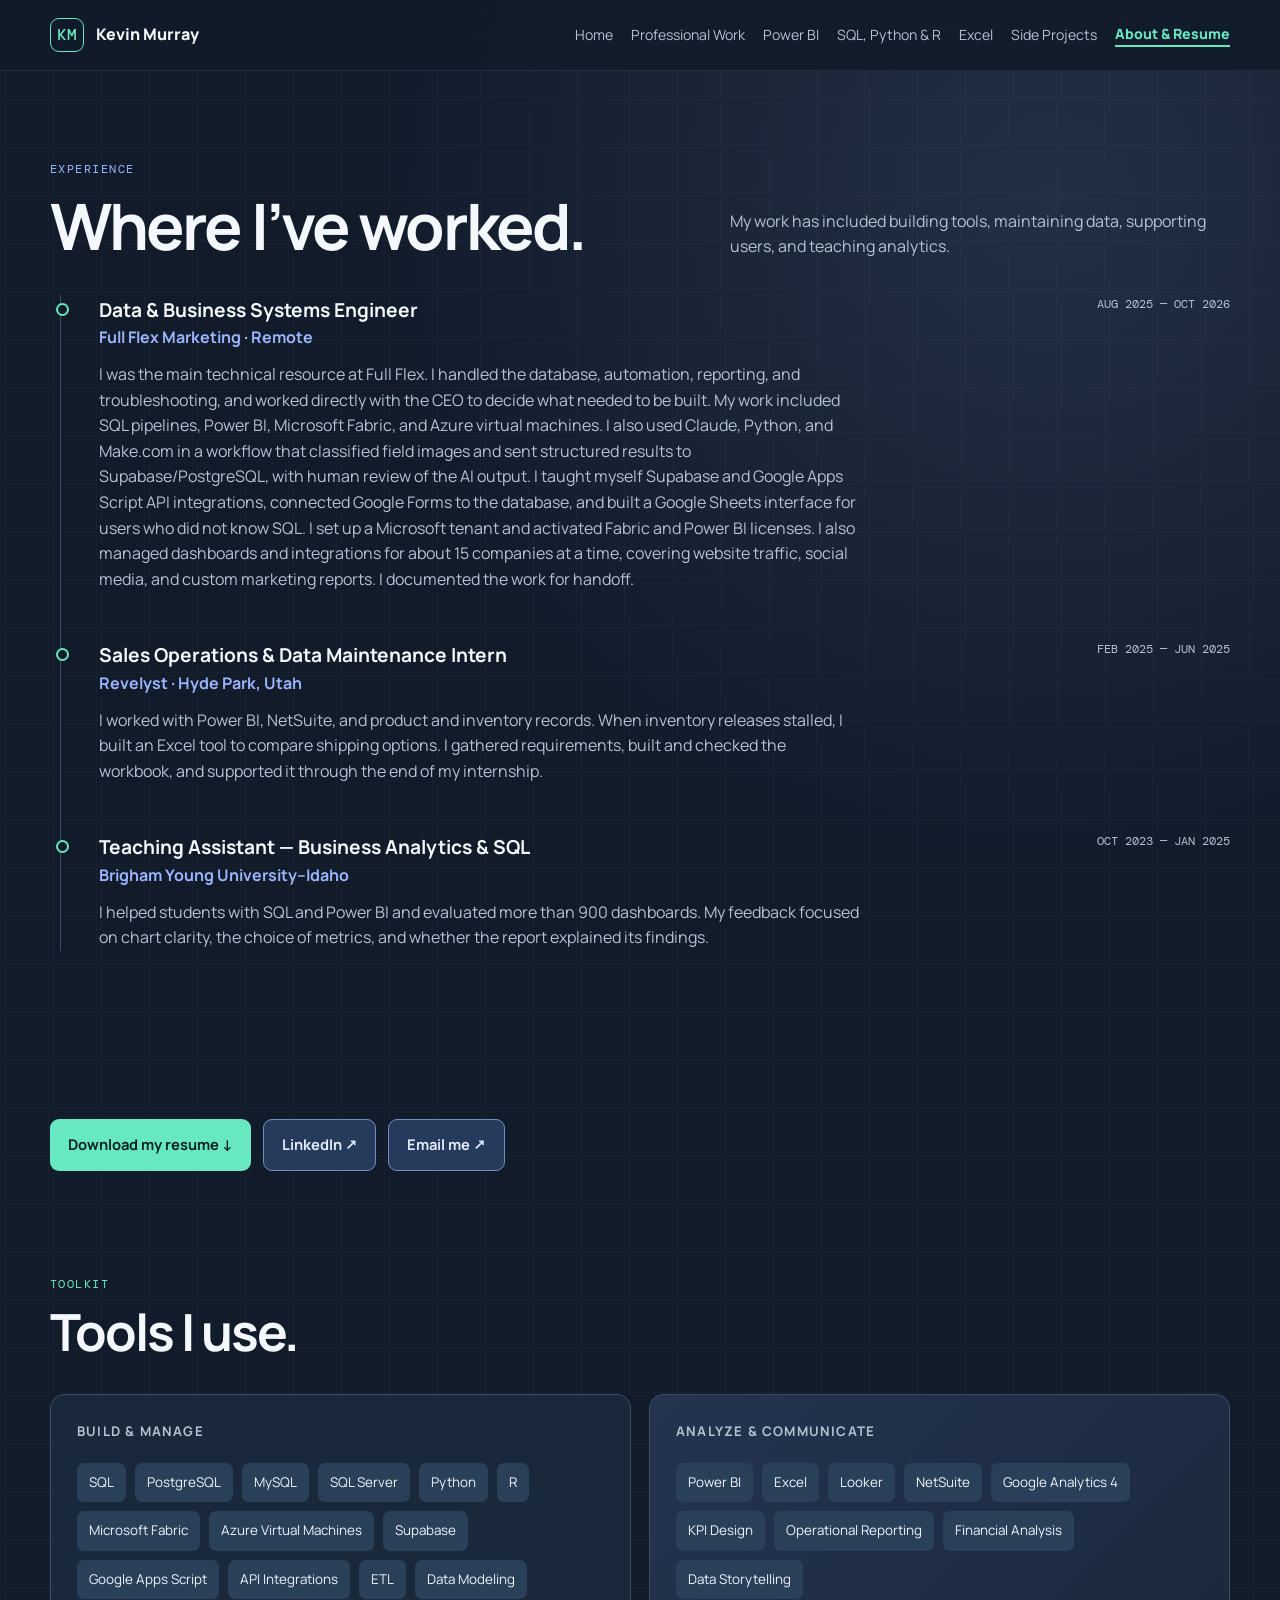
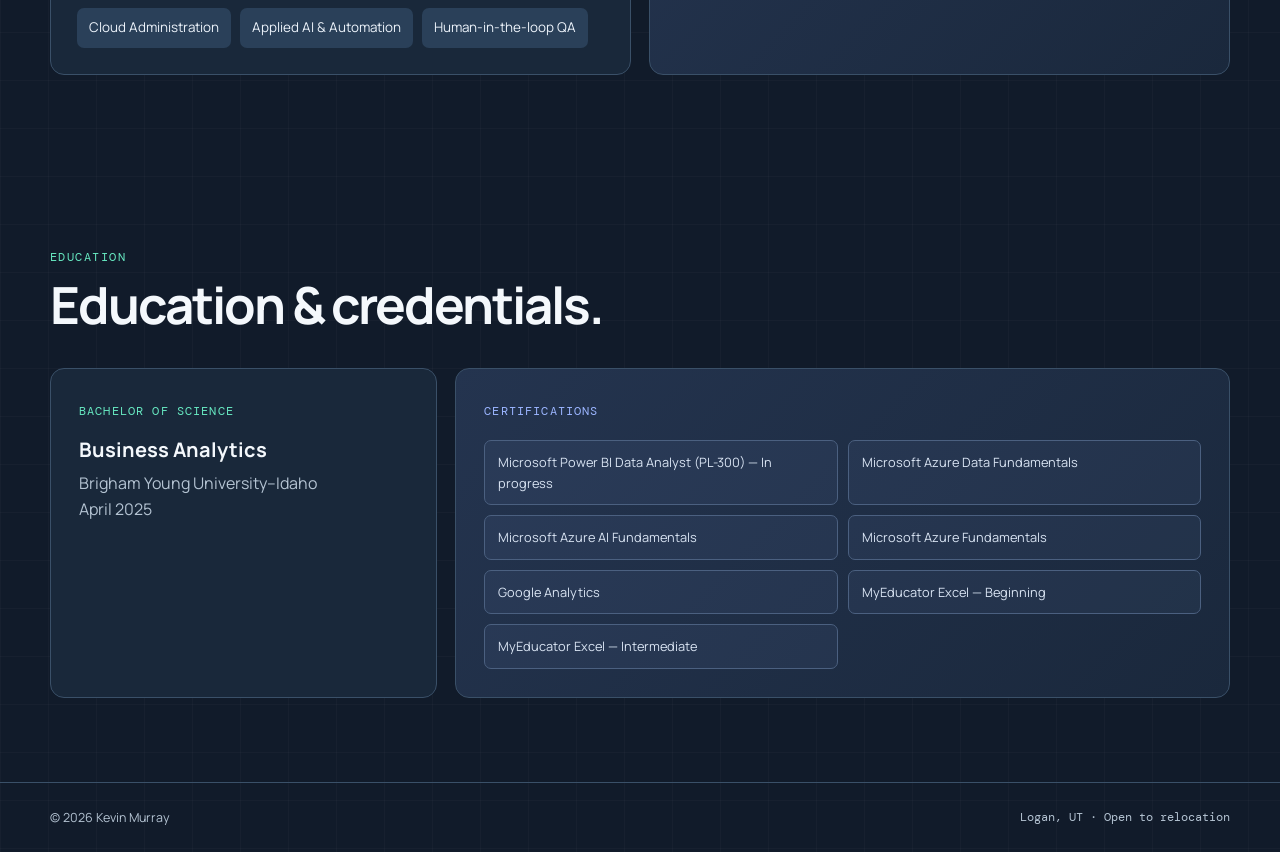
==== about.html @ 43921a5a "Split portfolio into focused pages and expand Full Flex experience" ====
<!doctype html>
<html lang="en">
<head>
  <meta charset="utf-8">
  <meta name="viewport" content="width=device-width, initial-scale=1">
  <meta name="description" content="Kevin Murray — Data & Business Systems Engineer specializing in analytics, BI, automation, and reliable data systems.">
  <meta name="theme-color" content="#111b2a">
  <title>About & Resume | Kevin Murray</title>
  <link rel="preconnect" href="https://fonts.googleapis.com">
  <link rel="preconnect" href="https://fonts.gstatic.com" crossorigin>
  <link href="https://fonts.googleapis.com/css2?family=DM+Mono:wght@400;500&family=Manrope:wght@400;500;600;700;800&display=swap" rel="stylesheet">
  <link rel="icon" type="image/svg+xml" href="data:image/svg+xml,%3Csvg xmlns='http://www.w3.org/2000/svg' viewBox='0 0 64 64'%3E%3Crect width='64' height='64' rx='14' fill='%23071018'/%3E%3Cpath d='M17 15v34M18 33l25-18M18 33l27 16' fill='none' stroke='%234de1c1' stroke-width='7' stroke-linecap='round'/%3E%3C/svg%3E">
  <link rel="stylesheet" href="portfolio.css">
</head>
<body>
<a class="skip-link" href="#main">Skip to content</a><header class="topbar"><nav class="wrap" aria-label="Main navigation"><a class="brand" href="index.html"><span class="mark">KM</span><span>Kevin Murray</span></a><div class="navlinks"><a href="index.html">Home</a><a href="work.html">Professional Work</a><a href="power-bi.html">Power BI</a><a href="analysis.html">SQL, Python & R</a><a href="excel.html">Excel</a><a href="side-projects.html">Side Projects</a><a href="about.html" aria-current="page">About & Resume</a></div></nav></header><main id="main"><section id="experience" class="wrap"><div class="section-top"><div><span class="section-no mono">EXPERIENCE</span><h1 class="page-title">Where I’ve worked.</h1></div><p>My work has included building tools, maintaining data, supporting users, and teaching analytics.</p></div><div class="timeline">
      <article class="role"><div class="role-meta"><div><h3>Data & Business Systems Engineer</h3><div class="company">Full Flex Marketing · Remote</div></div><span class="date">AUG 2025 — OCT 2026</span></div><p>I was the main technical resource at Full Flex. I handled the database, automation, reporting, and troubleshooting, and worked directly with the CEO to decide what needed to be built. My work included SQL pipelines, Power BI, Microsoft Fabric, and Azure virtual machines. I also used Claude, Python, and Make.com in a workflow that classified field images and sent structured results to Supabase/PostgreSQL, with human review of the AI output. I taught myself Supabase and Google Apps Script API integrations, connected Google Forms to the database, and built a Google Sheets interface for users who did not know SQL. I set up a Microsoft tenant and activated Fabric and Power BI licenses. I also managed dashboards and integrations for about 15 companies at a time, covering website traffic, social media, and custom marketing reports. I documented the work for handoff.</p></article>
      <article class="role"><div class="role-meta"><div><h3>Sales Operations & Data Maintenance Intern</h3><div class="company">Revelyst · Hyde Park, Utah</div></div><span class="date">FEB 2025 — JUN 2025</span></div><p>I worked with Power BI, NetSuite, and product and inventory records. When inventory releases stalled, I built an Excel tool to compare shipping options. I gathered requirements, built and checked the workbook, and supported it through the end of my internship.</p></article>
      <article class="role"><div class="role-meta"><div><h3>Teaching Assistant — Business Analytics & SQL</h3><div class="company">Brigham Young University–Idaho</div></div><span class="date">OCT 2023 — JAN 2025</span></div><p>I helped students with SQL and Power BI and evaluated more than 900 dashboards. My feedback focused on chart clarity, the choice of metrics, and whether the report explained its findings.</p></article>
    </div></section><section class="wrap page-intro"><div class="actions"><a class="btn primary" href="kevin-murray-resume.docx" download>Download my resume ↓</a><a class="btn secondary" href="https://www.linkedin.com/in/kevinsmurray1" target="_blank" rel="noreferrer">LinkedIn ↗</a><a class="btn secondary" href="mailto:kevinmurray649@gmail.com">Email me ↗</a></div></section><section id="skills" class="wrap"><div class="section-top"><div><span class="section-no mono">TOOLKIT</span><h2>Tools I use.</h2></div></div><div class="skills-grid"><div class="skill-panel"><h3>Build & manage</h3><div class="skill-list"><span class="skill">SQL</span><span class="skill">PostgreSQL</span><span class="skill">MySQL</span><span class="skill">SQL Server</span><span class="skill">Python</span><span class="skill">R</span><span class="skill">Microsoft Fabric</span><span class="skill">Azure Virtual Machines</span><span class="skill">Supabase</span><span class="skill">Google Apps Script</span><span class="skill">API Integrations</span><span class="skill">ETL</span><span class="skill">Data Modeling</span><span class="skill">Cloud Administration</span><span class="skill">Applied AI & Automation</span><span class="skill">Human-in-the-loop QA</span></div></div><div class="skill-panel"><h3>Analyze & communicate</h3><div class="skill-list"><span class="skill">Power BI</span><span class="skill">Excel</span><span class="skill">Looker</span><span class="skill">NetSuite</span><span class="skill">Google Analytics 4</span><span class="skill">KPI Design</span><span class="skill">Operational Reporting</span><span class="skill">Financial Analysis</span><span class="skill">Data Storytelling</span></div></div></div></section><section class="wrap"><div class="section-top"><div><span class="section-no mono">EDUCATION</span><h2>Education & credentials.</h2></div></div><div class="education"><div class="edu-main"><span class="tag mono">Bachelor of Science</span><strong>Business Analytics</strong><p>Brigham Young University–Idaho<br>April 2025</p></div><div class="certs"><span class="tag mono">Certifications</span><div class="cert-list"><div class="cert">Microsoft Power BI Data Analyst (PL-300) — In progress</div><div class="cert">Microsoft Azure Data Fundamentals</div><div class="cert">Microsoft Azure AI Fundamentals</div><div class="cert">Microsoft Azure Fundamentals</div><div class="cert">Google Analytics</div><div class="cert">MyEducator Excel — Beginning</div><div class="cert">MyEducator Excel — Intermediate</div></div></div></div></section></main><footer class="footer"><div class="wrap"><span>© <span id="year"></span> Kevin Murray</span><span class="mono">Logan, UT · Open to relocation</span></div></footer><script src="portfolio.js"></script></body></html>
---- portfolio.css ----
:root{--bg:#111b2a;--panel:#19283a;--panel2:#213449;--line:#3a5068;--text:#f4f8fc;--muted:#b4c3d2;--mint:#67e8c1;--blue:#9bb5ff;--amber:#ffd18a;--max:1180px}
    *{box-sizing:border-box}html{scroll-behavior:smooth}body{margin:0;background:var(--bg);color:var(--text);font-family:Manrope,system-ui,sans-serif;font-size:16px;line-height:1.6;background-image:radial-gradient(circle at 82% 8%,rgba(77,225,193,.09),transparent 26%),linear-gradient(rgba(255,255,255,.018) 1px,transparent 1px),linear-gradient(90deg,rgba(255,255,255,.018) 1px,transparent 1px);background-size:auto,48px 48px,48px 48px}
    a{color:inherit}.wrap{width:min(var(--max),calc(100% - 40px));margin:auto}.mono{font-family:'DM Mono',monospace}.topbar{position:sticky;top:0;z-index:20;background:rgba(17,27,42,.9);border-bottom:1px solid rgba(145,164,173,.15);backdrop-filter:blur(16px)}nav{height:70px;display:flex;align-items:center;justify-content:space-between}.brand{display:flex;gap:12px;align-items:center;text-decoration:none;font-weight:800}.mark{width:34px;height:34px;border:1px solid var(--mint);display:grid;place-items:center;border-radius:9px;color:var(--mint);font-family:'DM Mono';font-weight:500}.navlinks{display:flex;gap:26px;align-items:center}.navlinks a{font-size:.88rem;color:var(--muted);text-decoration:none}.navlinks a:hover{color:var(--text)}.contact{border:1px solid var(--line);padding:9px 15px;border-radius:8px!important;color:var(--text)!important}
    .hero{min-height:640px;display:grid;grid-template-columns:1.2fr .8fr;gap:70px;align-items:center;padding:90px 0 72px}.eyebrow{display:flex;align-items:center;gap:10px;color:var(--mint);font-size:.8rem;letter-spacing:.13em;text-transform:uppercase}.pulse{width:8px;height:8px;border-radius:50%;background:var(--mint);box-shadow:0 0 0 5px rgba(77,225,193,.1)}h1{font-size:clamp(3.2rem,7.5vw,6.7rem);line-height:.92;letter-spacing:-.065em;margin:26px 0 28px;max-width:800px}.outline{color:transparent;-webkit-text-stroke:1px #9fb3ba}.lede{font-size:1.15rem;max-width:670px;color:#c7d4e2;margin:0 0 34px}.actions{display:flex;gap:12px;flex-wrap:wrap}.btn{display:inline-flex;align-items:center;gap:10px;text-decoration:none;padding:13px 18px;border-radius:9px;font-weight:700;font-size:.92rem}.primary{background:var(--mint);color:#05221d}.secondary{border:1px solid var(--line);background:rgba(12,23,33,.7)}.btn:hover{transform:translateY(-2px)}
    .terminal{border:1px solid var(--line);background:linear-gradient(145deg,rgba(16,31,43,.96),rgba(8,18,26,.96));border-radius:16px;box-shadow:0 30px 80px rgba(0,0,0,.35);overflow:hidden}.terminal-head{height:46px;border-bottom:1px solid var(--line);display:flex;align-items:center;padding:0 16px;gap:7px}.dot{width:9px;height:9px;border-radius:50%;background:#314653}.terminal-body{padding:24px;font-size:.79rem;color:#8ca1aa;line-height:1.9}.key{color:var(--blue)}.value{color:var(--mint)}.comment{color:#526b77}.chart{height:96px;display:flex;align-items:end;gap:7px;padding-top:18px}.bar{flex:1;background:linear-gradient(var(--mint),#187b70);border-radius:3px 3px 0 0;opacity:.8}.status{margin-top:20px;border-top:1px dashed var(--line);padding-top:17px;display:flex;justify-content:space-between;color:#c3d0d5}
    .portrait-card{position:relative;border:1px solid var(--line);border-radius:18px;overflow:hidden;background:var(--panel);box-shadow:0 30px 80px rgba(0,0,0,.38);max-width:460px;justify-self:end}.portrait-card img{width:100%;aspect-ratio:4/5;display:block;object-fit:cover;object-position:center 30%}.portrait-card:after{content:'';position:absolute;inset:auto 0 0;height:38%;background:linear-gradient(transparent,rgba(7,16,24,.92));pointer-events:none}.portrait-meta{position:absolute;z-index:2;left:24px;right:24px;bottom:21px;display:flex;justify-content:space-between;gap:16px;align-items:end}.portrait-meta strong{display:block;font-size:1rem}.portrait-meta span{font-size:.72rem;color:#b6c7cd}.portrait-meta .available{color:var(--mint);font-family:'DM Mono';font-size:.66rem;white-space:nowrap}
    section{padding:84px 0}.section-top{display:flex;align-items:end;justify-content:space-between;gap:30px;margin-bottom:35px}.section-no{color:var(--mint);font-size:.76rem;letter-spacing:.12em}.section-top h2{font-size:clamp(2rem,4vw,3.2rem);letter-spacing:-.04em;line-height:1.1;margin:8px 0 0}.section-top p{color:var(--muted);max-width:500px;margin:0}.metrics{display:grid;grid-template-columns:repeat(4,1fr);border:1px solid var(--line);border-radius:14px;overflow:hidden;background:var(--panel)}.metric{padding:28px;border-right:1px solid var(--line)}.metric:last-child{border:0}.metric strong{display:block;font-size:1.8rem;letter-spacing:-.04em;color:var(--mint)}.metric span{color:var(--muted);font-size:.78rem}
    .projects{display:grid;grid-template-columns:repeat(2,1fr);gap:18px}.card{background:linear-gradient(145deg,var(--panel2),var(--panel));border:1px solid var(--line);border-radius:14px;padding:30px;position:relative;overflow:hidden}.card:before{content:'';position:absolute;inset:0 0 auto;height:2px;background:linear-gradient(90deg,var(--mint),transparent);opacity:.6}.tag{font-size:.72rem;letter-spacing:.1em;color:var(--mint);text-transform:uppercase}.card h3{font-size:1.35rem;margin:15px 0 10px;letter-spacing:-.025em}.card p{color:var(--muted);margin:0 0 24px}.chips{display:flex;gap:8px;flex-wrap:wrap}.chip{font-family:'DM Mono';font-size:.68rem;padding:6px 9px;border:1px solid var(--line);border-radius:5px;color:#aebfc6;background:rgba(7,16,24,.6)}
    .academic-grid{display:grid;grid-template-columns:repeat(3,1fr);gap:18px}.academic-card{display:flex;flex-direction:column;min-height:330px}.academic-card p{flex:1}.project-link{display:inline-flex;align-items:center;gap:7px;margin-top:24px;color:var(--mint);font-family:'DM Mono';font-size:.75rem;text-decoration:none}.project-link:hover{text-decoration:underline}.repo-callout{margin-top:18px;padding:24px 28px;border:1px solid var(--line);border-radius:12px;background:rgba(12,23,33,.82);display:flex;align-items:center;justify-content:space-between;gap:24px}.repo-callout strong{display:block;margin-bottom:4px}.repo-callout span{color:var(--muted);font-size:.86rem}
    .case-study{border:1px solid var(--line);border-radius:18px;overflow:hidden;background:var(--panel);margin-top:22px}.case-copy{display:grid;grid-template-columns:.8fr 1.2fr;gap:55px;padding:38px}.case-copy h3{font-size:clamp(1.7rem,3vw,2.5rem);line-height:1.1;letter-spacing:-.04em;margin:12px 0}.case-copy p{color:var(--muted);margin:0}.case-facts{display:grid;grid-template-columns:repeat(2,1fr);gap:24px}.case-facts strong{display:block;color:var(--text);font-size:.85rem;margin-bottom:5px}.case-facts span{display:block;color:var(--muted);font-size:.82rem}.gallery{display:grid;grid-template-columns:1fr 1fr;gap:1px;background:var(--line)}.gallery a{display:block;background:#eef3f6;overflow:hidden}.gallery img{display:block;width:100%;height:100%;object-fit:cover;transition:transform .25s ease}.gallery a:hover img{transform:scale(1.015)}.disclosure{padding:14px 22px;border-top:1px solid var(--line);font-size:.72rem;color:var(--muted);font-family:'DM Mono'}
    .strategy-case{background:linear-gradient(135deg,#10212d,#0b171f)}.strategy-banner{display:grid;grid-template-columns:repeat(4,1fr);gap:1px;background:var(--line);border-top:1px solid var(--line);border-bottom:1px solid var(--line)}.strategy-point{padding:24px;background:#0b171f}.strategy-point small{display:block;color:var(--mint);font-family:'DM Mono';font-size:.65rem;margin-bottom:7px}.strategy-point strong{font-size:.86rem}.supporting-case{display:grid;grid-template-columns:1.15fr .85fr}.supporting-visual{background:#eef3f6;border-right:1px solid var(--line);display:flex;align-items:center}.supporting-visual img{display:block;width:100%;height:100%;object-fit:cover}.supporting-copy{padding:36px}.supporting-copy h3{font-size:1.8rem;line-height:1.1;letter-spacing:-.035em;margin:12px 0}.supporting-copy p{color:var(--muted);margin:0 0 22px}.supporting-copy ul{padding-left:18px;color:#b7c6cb;margin:0 0 24px}.supporting-copy li{margin:7px 0;font-size:.85rem}
    .case-detail{padding:38px;border-top:1px solid var(--line)}.case-detail h4{font-size:1.2rem;margin:0 0 20px;letter-spacing:-.02em}.architecture{display:grid;grid-template-columns:repeat(5,1fr);gap:8px;margin-bottom:34px}.arch-step{position:relative;padding:18px 14px;border:1px solid var(--line);border-radius:9px;background:#0a141d}.arch-step:not(:last-child):after{content:'→';position:absolute;right:-9px;top:50%;transform:translateY(-50%);z-index:2;color:var(--mint);font-family:'DM Mono'}.arch-step small{display:block;color:var(--mint);font-family:'DM Mono';font-size:.62rem;margin-bottom:6px}.arch-step strong{font-size:.77rem;line-height:1.35;display:block}.workstreams{display:grid;grid-template-columns:repeat(3,1fr);gap:12px}.workstream{padding:20px;border:1px solid var(--line);border-radius:10px;background:linear-gradient(145deg,#0f1d28,#0a151e)}.workstream strong{display:block;font-size:.84rem;margin-bottom:8px}.workstream p{font-size:.78rem;color:var(--muted);margin:0}.judgment{margin-top:28px;padding:22px 24px;border-left:3px solid var(--amber);background:#111d24;border-radius:0 9px 9px 0}.judgment strong{display:block;color:var(--amber);font-size:.82rem;margin-bottom:6px}.judgment p{font-size:.84rem;color:#b5c4ca;margin:0}
    .timeline{border-left:1px solid var(--line);margin-left:10px}.role{position:relative;padding:0 0 48px 38px}.role:last-child{padding-bottom:0}.role:before{content:'';position:absolute;left:-5px;top:8px;width:9px;height:9px;background:var(--bg);border:2px solid var(--mint);border-radius:50%}.role-meta{display:flex;justify-content:space-between;gap:20px}.role h3{margin:0;font-size:1.2rem}.role .company{color:var(--blue);font-weight:700}.date{font-family:'DM Mono';color:var(--muted);font-size:.76rem;white-space:nowrap}.role p{color:var(--muted);max-width:760px;margin:11px 0 0}
    .skills-grid{display:grid;grid-template-columns:1fr 1fr;gap:18px}.skill-panel{border:1px solid var(--line);border-radius:14px;padding:26px;background:var(--panel)}.skill-panel h3{font-size:.83rem;text-transform:uppercase;letter-spacing:.09em;color:var(--muted);margin:0 0 20px}.skill-list{display:flex;flex-wrap:wrap;gap:9px}.skill{padding:9px 12px;background:#132633;border-radius:7px;color:#d6e3e7;font-size:.84rem}
    .education{display:grid;grid-template-columns:1fr 2fr;gap:18px}.edu-main,.certs{border:1px solid var(--line);border-radius:14px;padding:28px;background:var(--panel)}.edu-main strong{font-size:1.25rem;display:block;margin:12px 0 5px}.edu-main p,.certs p{color:var(--muted);margin:0}.cert-list{display:grid;grid-template-columns:1fr 1fr;gap:10px;margin-top:18px}.cert{border:1px solid var(--line);padding:11px 13px;border-radius:7px;font-size:.8rem;color:#c4d2d6}
    .cta{margin:80px auto 100px;padding:55px;border:1px solid var(--line);border-radius:18px;background:linear-gradient(110deg,#0d2230,#0b191f);display:flex;align-items:center;justify-content:space-between;gap:30px}.cta h2{font-size:clamp(2rem,4vw,3.4rem);line-height:1;margin:0 0 14px;letter-spacing:-.045em}.cta p{color:var(--muted);margin:0}.footer{border-top:1px solid var(--line);padding:25px 0;color:var(--muted);font-size:.78rem}.footer .wrap{display:flex;justify-content:space-between;gap:20px}
    @media(max-width:1000px){.academic-grid{grid-template-columns:repeat(2,1fr)}}
    @media(max-width:850px){.navlinks a:not(.contact){display:none}.hero{grid-template-columns:1fr;gap:45px;padding-top:65px}.terminal{max-width:570px}.metrics{grid-template-columns:1fr 1fr}.metric:nth-child(2){border-right:0}.metric:nth-child(-n+2){border-bottom:1px solid var(--line)}.projects,.academic-grid,.skills-grid,.education,.case-copy,.gallery,.supporting-case{grid-template-columns:1fr}.strategy-banner{grid-template-columns:1fr 1fr}.supporting-visual{border-right:0;border-bottom:1px solid var(--line)}.architecture{grid-template-columns:1fr 1fr}.arch-step:after{display:none}.workstreams{grid-template-columns:1fr 1fr}.cta,.repo-callout{align-items:flex-start;flex-direction:column}}
    @media(max-width:540px){.wrap{width:min(var(--max),calc(100% - 26px))}.hero{min-height:0}h1{font-size:3.25rem}.metrics{grid-template-columns:1fr}.metric{border-right:0;border-bottom:1px solid var(--line)!important}.metric:last-child{border-bottom:0!important}.section-top{align-items:flex-start;flex-direction:column}.card{padding:23px}.role-meta{flex-direction:column;gap:5px}.case-copy,.case-detail{padding:25px 20px}.case-facts,.architecture,.workstreams{grid-template-columns:1fr}.cta{padding:32px 24px}.cert-list{grid-template-columns:1fr}.footer .wrap{flex-direction:column}}
  .excel-card{display:flex;flex-direction:column}.excel-thumb{display:block;margin:-30px -30px 24px;background:#101e28}.excel-thumb img{display:block;width:100%;aspect-ratio:1.89;object-fit:contain}.excel-summary{padding:20px;border:1px solid var(--line);border-radius:9px;margin-bottom:22px;display:grid;gap:8px;background:rgba(115,216,188,.04)}.excel-summary span{color:var(--muted);font-size:.8rem}.excel-summary strong{font-size:1.45rem;color:var(--mint)}.excel-links{display:flex;gap:22px;flex-wrap:wrap;margin-top:auto;padding-top:16px}.excel-links .project-link{margin-top:0}@media(max-width:540px){.excel-thumb{margin:-23px -23px 20px}}.excel-privacy{max-width:980px;color:var(--muted);line-height:1.7;margin:0 0 30px}.excel-privacy strong{color:var(--text)}
    .pbi-heading{display:flex;justify-content:space-between;align-items:start;gap:28px;padding:30px}.pbi-heading h3{font-size:1.75rem;letter-spacing:-.03em;margin:9px 0}.pbi-heading p{color:var(--muted);max-width:780px;margin:0}.pbi-heading .btn{white-space:nowrap}.pbi-slide{margin:0}.pbi-slide[hidden]{display:none}.pbi-slide>a{display:block;background:#e5e5e5}.pbi-slide img{display:block;width:100%;height:auto}.pbi-slide figcaption{padding:24px 30px}.pbi-slide figcaption p{color:var(--muted);margin:7px 0 0}.pbi-controls{display:flex;justify-content:space-between;align-items:center;gap:12px;padding:0 30px 26px}.pbi-controls button{color:var(--text);font-family:inherit;cursor:pointer}.pbi-controls button:disabled{opacity:.4;cursor:default;transform:none}.pbi-controls button:focus-visible,.pbi-file-card summary:focus-visible{outline:2px solid var(--mint);outline-offset:4px}.pbi-counter{font-size:.8rem;color:var(--muted)}.pbi-other-grid{display:grid;grid-template-columns:repeat(3,1fr);gap:18px;margin-top:24px}.pbi-label{display:block;margin-bottom:8px;font-size:.85rem}.pbi-file-card details{margin:0 0 22px;color:var(--muted);font-size:.86rem}.pbi-file-card summary{cursor:pointer;color:var(--text)}.pbi-file-card li{margin:5px 0}.pbi-file-card .tag{display:block;line-height:1.6}@media(max-width:1000px){.pbi-other-grid{grid-template-columns:1fr}}@media(max-width:650px){.pbi-heading{flex-direction:column;padding:24px}.pbi-controls{padding:0 16px 24px}.pbi-controls .btn{padding:10px;font-size:.8rem}.pbi-slide figcaption{padding:24px}.pbi-counter{font-size:.7rem}}

    /* Brighter surfaces and a distinct secondary accent. */
    body{background-image:radial-gradient(circle at 82% 8%,rgba(155,181,255,.13),transparent 28%),linear-gradient(rgba(255,255,255,.022) 1px,transparent 1px),linear-gradient(90deg,rgba(255,255,255,.022) 1px,transparent 1px)}
    .secondary{border-color:#718ec4;background:#263b5c;color:#e4ecff}
    .secondary:hover{background:#30496f;border-color:var(--blue)}
    .outline{-webkit-text-stroke:1px #c0d0e5}
    .chip{background:#172538;color:#c6d3e2;border-color:#40536a}
    .strategy-case{background:linear-gradient(135deg,#243a55,#19283a)}
    .case-detail>p{color:var(--muted)}
    .arch-step{background:#1b2c40}.workstream{background:linear-gradient(145deg,#25384e,#1a2a3d)}
    .judgment{background:#293447}.judgment p{color:#d0dbe7}
    .skill{background:#2a4059;color:#edf3fb}
    .skill-panel:last-child,.certs{background:linear-gradient(135deg,#24344f,#1a283c)}
    .cert{background:rgba(155,181,255,.06);border-color:#4b6080;color:#d8e3f2}
    .cta{background:linear-gradient(110deg,#294567,#203b45)}
    .repo-callout{background:#20314a}
    #academic .section-no,#academic .tag,#power-bi .section-no,#power-bi .tag,#experience .section-no,.certs>.tag{color:var(--blue)}
    #academic .card:before,#power-bi .card:before{background:linear-gradient(90deg,var(--blue),transparent)}
    #academic .project-link,#power-bi .project-link{color:#b7caff}
    #excel-work .section-no,#excel-work .tag,#hobby .section-no,#hobby .tag{color:var(--amber)}
    #excel-work .card:before{background:linear-gradient(90deg,var(--amber),transparent)}
    .metric:nth-child(2) strong,.metric:nth-child(4) strong{color:var(--blue)}
    a:focus-visible,button:focus-visible{outline:2px solid var(--amber);outline-offset:4px}
  
.navlinks{gap:18px}.navlinks a[aria-current=page]{color:var(--mint);font-weight:800;border-bottom:2px solid var(--mint)}
.skip-link{position:absolute;left:12px;top:-80px;padding:12px;background:var(--mint);color:#05221d;z-index:50}.skip-link:focus{top:12px}
.page-title{font-size:clamp(2.4rem,5vw,4rem);line-height:1.08;letter-spacing:-.045em;margin:10px 0 0;max-width:none}
.hero{min-height:520px;padding:65px 0 50px;gap:55px}.hero h1{font-size:clamp(3rem,6vw,5.2rem)}.portrait-card{max-width:330px}
.featured-grid{display:grid;grid-template-columns:repeat(3,1fr);gap:18px}.featured-grid .card{display:flex;flex-direction:column}.featured-grid .card p{flex:1}.featured-grid .project-link{margin-top:8px}
.home-featured{padding:40px 0 60px}.browse-links{display:flex;flex-wrap:wrap;gap:12px;margin-top:26px}.page-intro{padding-bottom:15px}.page-intro p{color:var(--muted);max-width:750px}.cta{margin:45px auto 65px;padding:36px}
@media(max-width:1000px){.navlinks{gap:12px}.navlinks a{font-size:.8rem}}
@media(max-width:850px){nav{height:auto;padding:16px 0;flex-wrap:wrap;gap:14px}.navlinks{width:100%;flex-wrap:wrap;gap:10px 18px}.navlinks a:not(.contact){display:inline-block}.navlinks a{font-size:.82rem}.hero{padding-top:40px;gap:30px}.portrait-card{justify-self:start;max-width:280px}.featured-grid{grid-template-columns:1fr}section{padding:50px 0}.page-title{font-size:2.5rem}}
@media(prefers-reduced-motion:reduce){html{scroll-behavior:auto}.btn:hover{transform:none}.gallery img{transition:none}}
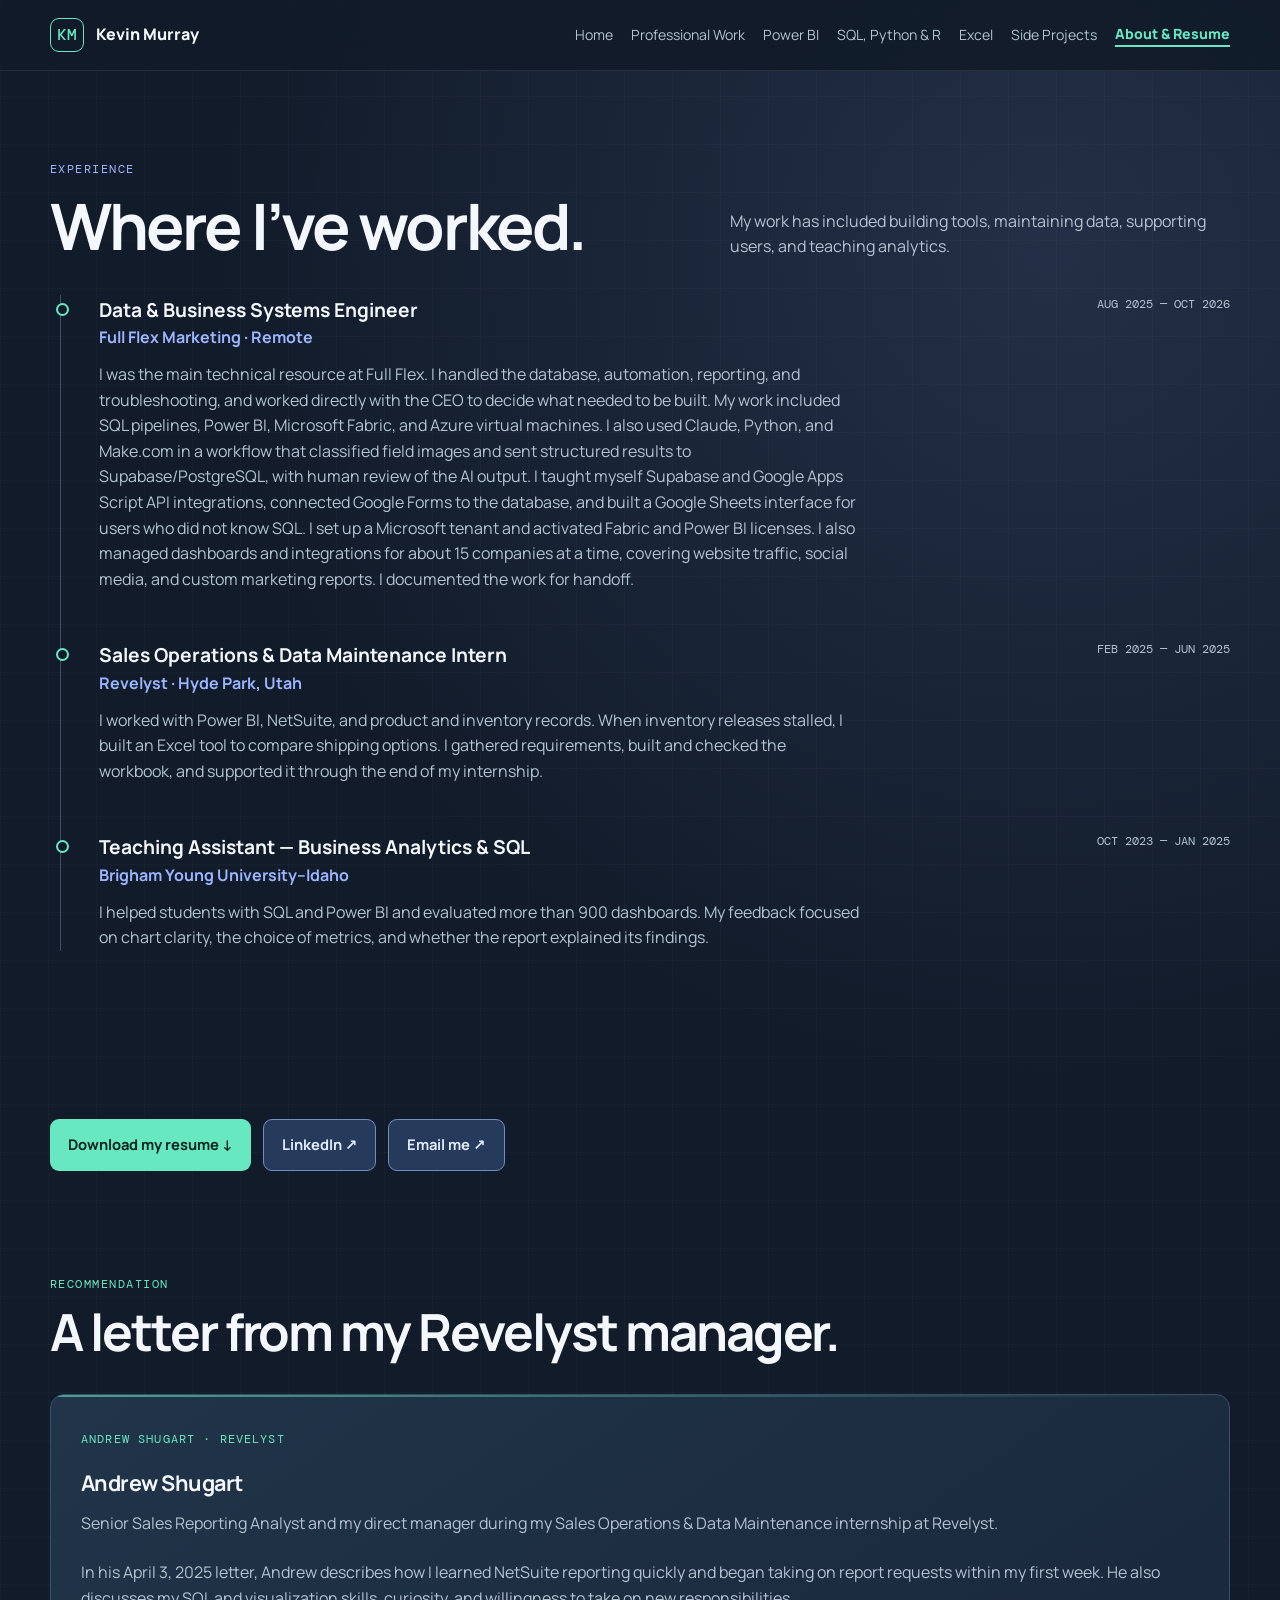
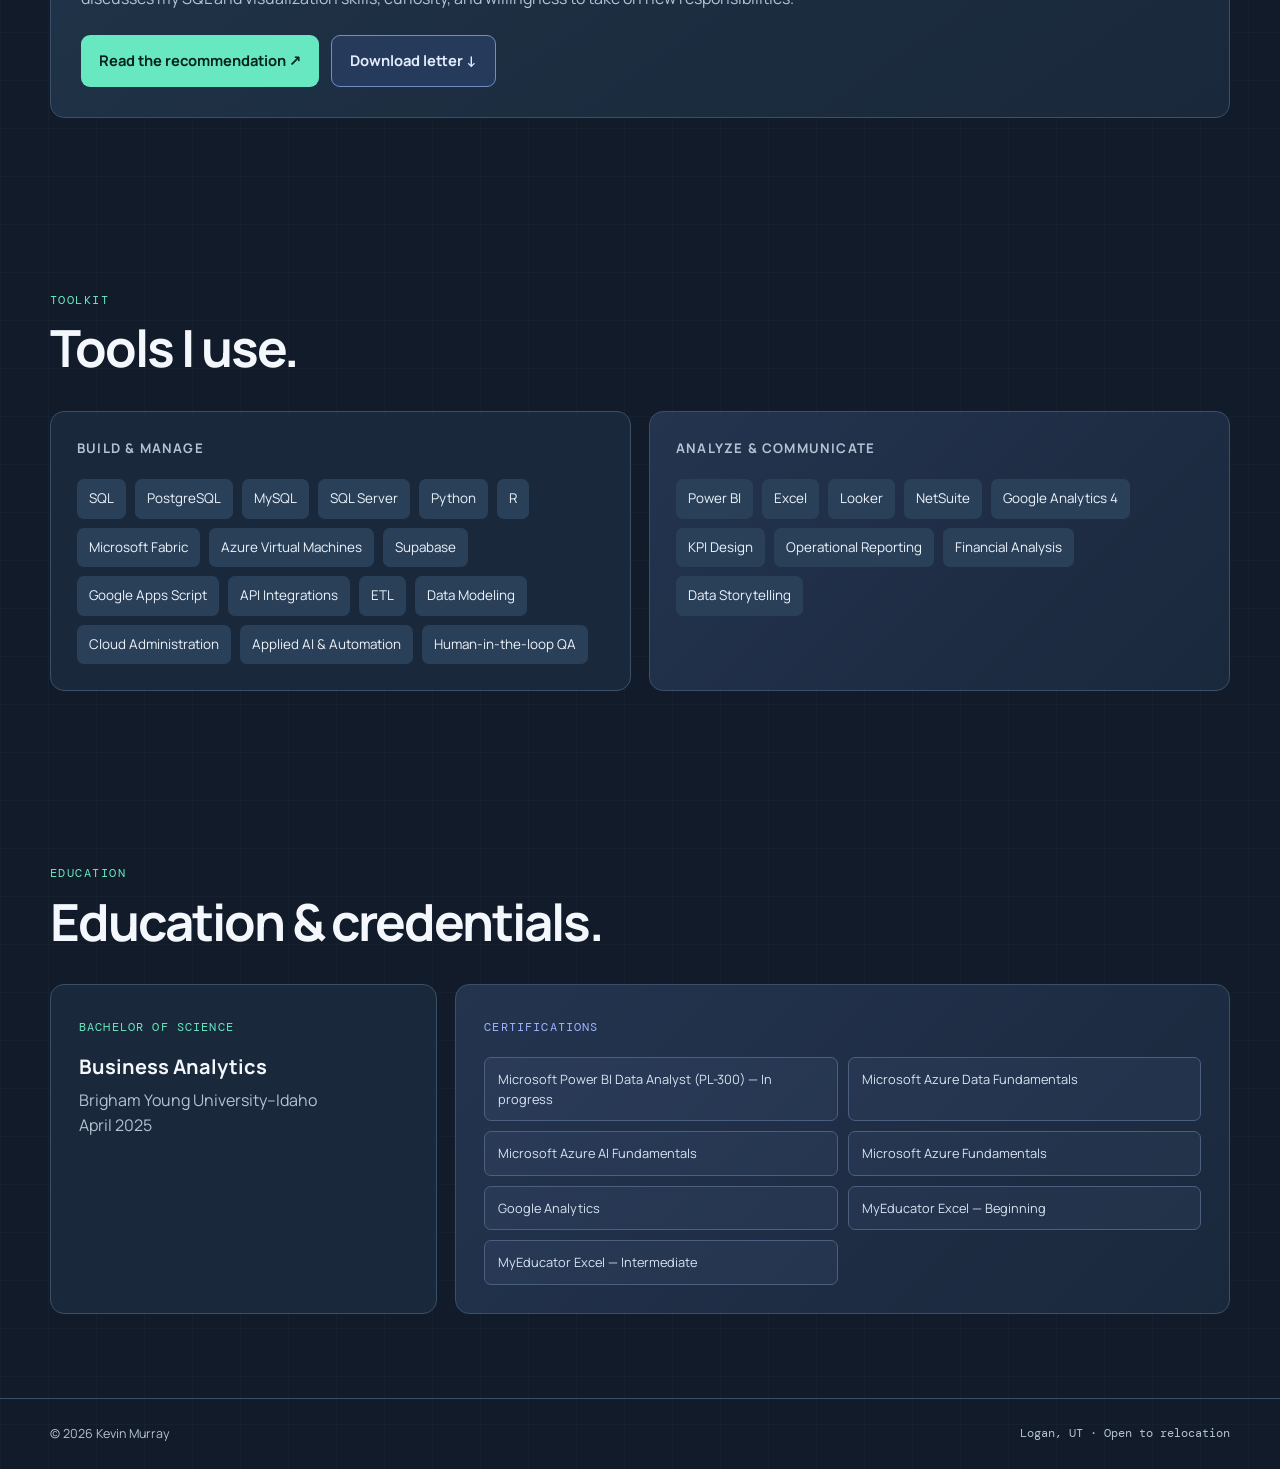
==== commit 385fb588: "Add Andrew Shugart recommendation letter" ====
--- a/about.html
+++ b/about.html
@@ -17,4 +17,4 @@
       <article class="role"><div class="role-meta"><div><h3>Data & Business Systems Engineer</h3><div class="company">Full Flex Marketing · Remote</div></div><span class="date">AUG 2025 — OCT 2026</span></div><p>I was the main technical resource at Full Flex. I handled the database, automation, reporting, and troubleshooting, and worked directly with the CEO to decide what needed to be built. My work included SQL pipelines, Power BI, Microsoft Fabric, and Azure virtual machines. I also used Claude, Python, and Make.com in a workflow that classified field images and sent structured results to Supabase/PostgreSQL, with human review of the AI output. I taught myself Supabase and Google Apps Script API integrations, connected Google Forms to the database, and built a Google Sheets interface for users who did not know SQL. I set up a Microsoft tenant and activated Fabric and Power BI licenses. I also managed dashboards and integrations for about 15 companies at a time, covering website traffic, social media, and custom marketing reports. I documented the work for handoff.</p></article>
       <article class="role"><div class="role-meta"><div><h3>Sales Operations & Data Maintenance Intern</h3><div class="company">Revelyst · Hyde Park, Utah</div></div><span class="date">FEB 2025 — JUN 2025</span></div><p>I worked with Power BI, NetSuite, and product and inventory records. When inventory releases stalled, I built an Excel tool to compare shipping options. I gathered requirements, built and checked the workbook, and supported it through the end of my internship.</p></article>
       <article class="role"><div class="role-meta"><div><h3>Teaching Assistant — Business Analytics & SQL</h3><div class="company">Brigham Young University–Idaho</div></div><span class="date">OCT 2023 — JAN 2025</span></div><p>I helped students with SQL and Power BI and evaluated more than 900 dashboards. My feedback focused on chart clarity, the choice of metrics, and whether the report explained its findings.</p></article>
-    </div></section><section class="wrap page-intro"><div class="actions"><a class="btn primary" href="kevin-murray-resume.docx" download>Download my resume ↓</a><a class="btn secondary" href="https://www.linkedin.com/in/kevinsmurray1" target="_blank" rel="noreferrer">LinkedIn ↗</a><a class="btn secondary" href="mailto:kevinmurray649@gmail.com">Email me ↗</a></div></section><section id="skills" class="wrap"><div class="section-top"><div><span class="section-no mono">TOOLKIT</span><h2>Tools I use.</h2></div></div><div class="skills-grid"><div class="skill-panel"><h3>Build & manage</h3><div class="skill-list"><span class="skill">SQL</span><span class="skill">PostgreSQL</span><span class="skill">MySQL</span><span class="skill">SQL Server</span><span class="skill">Python</span><span class="skill">R</span><span class="skill">Microsoft Fabric</span><span class="skill">Azure Virtual Machines</span><span class="skill">Supabase</span><span class="skill">Google Apps Script</span><span class="skill">API Integrations</span><span class="skill">ETL</span><span class="skill">Data Modeling</span><span class="skill">Cloud Administration</span><span class="skill">Applied AI & Automation</span><span class="skill">Human-in-the-loop QA</span></div></div><div class="skill-panel"><h3>Analyze & communicate</h3><div class="skill-list"><span class="skill">Power BI</span><span class="skill">Excel</span><span class="skill">Looker</span><span class="skill">NetSuite</span><span class="skill">Google Analytics 4</span><span class="skill">KPI Design</span><span class="skill">Operational Reporting</span><span class="skill">Financial Analysis</span><span class="skill">Data Storytelling</span></div></div></div></section><section class="wrap"><div class="section-top"><div><span class="section-no mono">EDUCATION</span><h2>Education & credentials.</h2></div></div><div class="education"><div class="edu-main"><span class="tag mono">Bachelor of Science</span><strong>Business Analytics</strong><p>Brigham Young University–Idaho<br>April 2025</p></div><div class="certs"><span class="tag mono">Certifications</span><div class="cert-list"><div class="cert">Microsoft Power BI Data Analyst (PL-300) — In progress</div><div class="cert">Microsoft Azure Data Fundamentals</div><div class="cert">Microsoft Azure AI Fundamentals</div><div class="cert">Microsoft Azure Fundamentals</div><div class="cert">Google Analytics</div><div class="cert">MyEducator Excel — Beginning</div><div class="cert">MyEducator Excel — Intermediate</div></div></div></div></section></main><footer class="footer"><div class="wrap"><span>© <span id="year"></span> Kevin Murray</span><span class="mono">Logan, UT · Open to relocation</span></div></footer><script src="portfolio.js"></script></body></html>+    </div></section><section class="wrap page-intro"><div class="actions"><a class="btn primary" href="kevin-murray-resume.docx" download>Download my resume ↓</a><a class="btn secondary" href="https://www.linkedin.com/in/kevinsmurray1" target="_blank" rel="noreferrer">LinkedIn ↗</a><a class="btn secondary" href="mailto:kevinmurray649@gmail.com">Email me ↗</a></div></section><section id="recommendation" class="wrap"><div class="section-top"><div><span class="section-no mono">RECOMMENDATION</span><h2>A letter from my Revelyst manager.</h2></div></div><article class="card"><span class="tag mono">ANDREW SHUGART · REVELYST</span><h3>Andrew Shugart</h3><p>Senior Sales Reporting Analyst and my direct manager during my Sales Operations &amp; Data Maintenance internship at Revelyst.</p><p>In his April 3, 2025 letter, Andrew describes how I learned NetSuite reporting quickly and began taking on report requests within my first week. He also discusses my SQL and visualization skills, curiosity, and willingness to take on new responsibilities.</p><div class="actions"><a class="btn primary" href="andrew-shugart-recommendation.pdf" target="_blank" rel="noreferrer">Read the recommendation ↗</a><a class="btn secondary" href="andrew-shugart-recommendation.pdf" download>Download letter ↓</a></div></article></section><section id="skills" class="wrap"><div class="section-top"><div><span class="section-no mono">TOOLKIT</span><h2>Tools I use.</h2></div></div><div class="skills-grid"><div class="skill-panel"><h3>Build & manage</h3><div class="skill-list"><span class="skill">SQL</span><span class="skill">PostgreSQL</span><span class="skill">MySQL</span><span class="skill">SQL Server</span><span class="skill">Python</span><span class="skill">R</span><span class="skill">Microsoft Fabric</span><span class="skill">Azure Virtual Machines</span><span class="skill">Supabase</span><span class="skill">Google Apps Script</span><span class="skill">API Integrations</span><span class="skill">ETL</span><span class="skill">Data Modeling</span><span class="skill">Cloud Administration</span><span class="skill">Applied AI & Automation</span><span class="skill">Human-in-the-loop QA</span></div></div><div class="skill-panel"><h3>Analyze & communicate</h3><div class="skill-list"><span class="skill">Power BI</span><span class="skill">Excel</span><span class="skill">Looker</span><span class="skill">NetSuite</span><span class="skill">Google Analytics 4</span><span class="skill">KPI Design</span><span class="skill">Operational Reporting</span><span class="skill">Financial Analysis</span><span class="skill">Data Storytelling</span></div></div></div></section><section class="wrap"><div class="section-top"><div><span class="section-no mono">EDUCATION</span><h2>Education & credentials.</h2></div></div><div class="education"><div class="edu-main"><span class="tag mono">Bachelor of Science</span><strong>Business Analytics</strong><p>Brigham Young University–Idaho<br>April 2025</p></div><div class="certs"><span class="tag mono">Certifications</span><div class="cert-list"><div class="cert">Microsoft Power BI Data Analyst (PL-300) — In progress</div><div class="cert">Microsoft Azure Data Fundamentals</div><div class="cert">Microsoft Azure AI Fundamentals</div><div class="cert">Microsoft Azure Fundamentals</div><div class="cert">Google Analytics</div><div class="cert">MyEducator Excel — Beginning</div><div class="cert">MyEducator Excel — Intermediate</div></div></div></div></section></main><footer class="footer"><div class="wrap"><span>© <span id="year"></span> Kevin Murray</span><span class="mono">Logan, UT · Open to relocation</span></div></footer><script src="portfolio.js"></script></body></html>
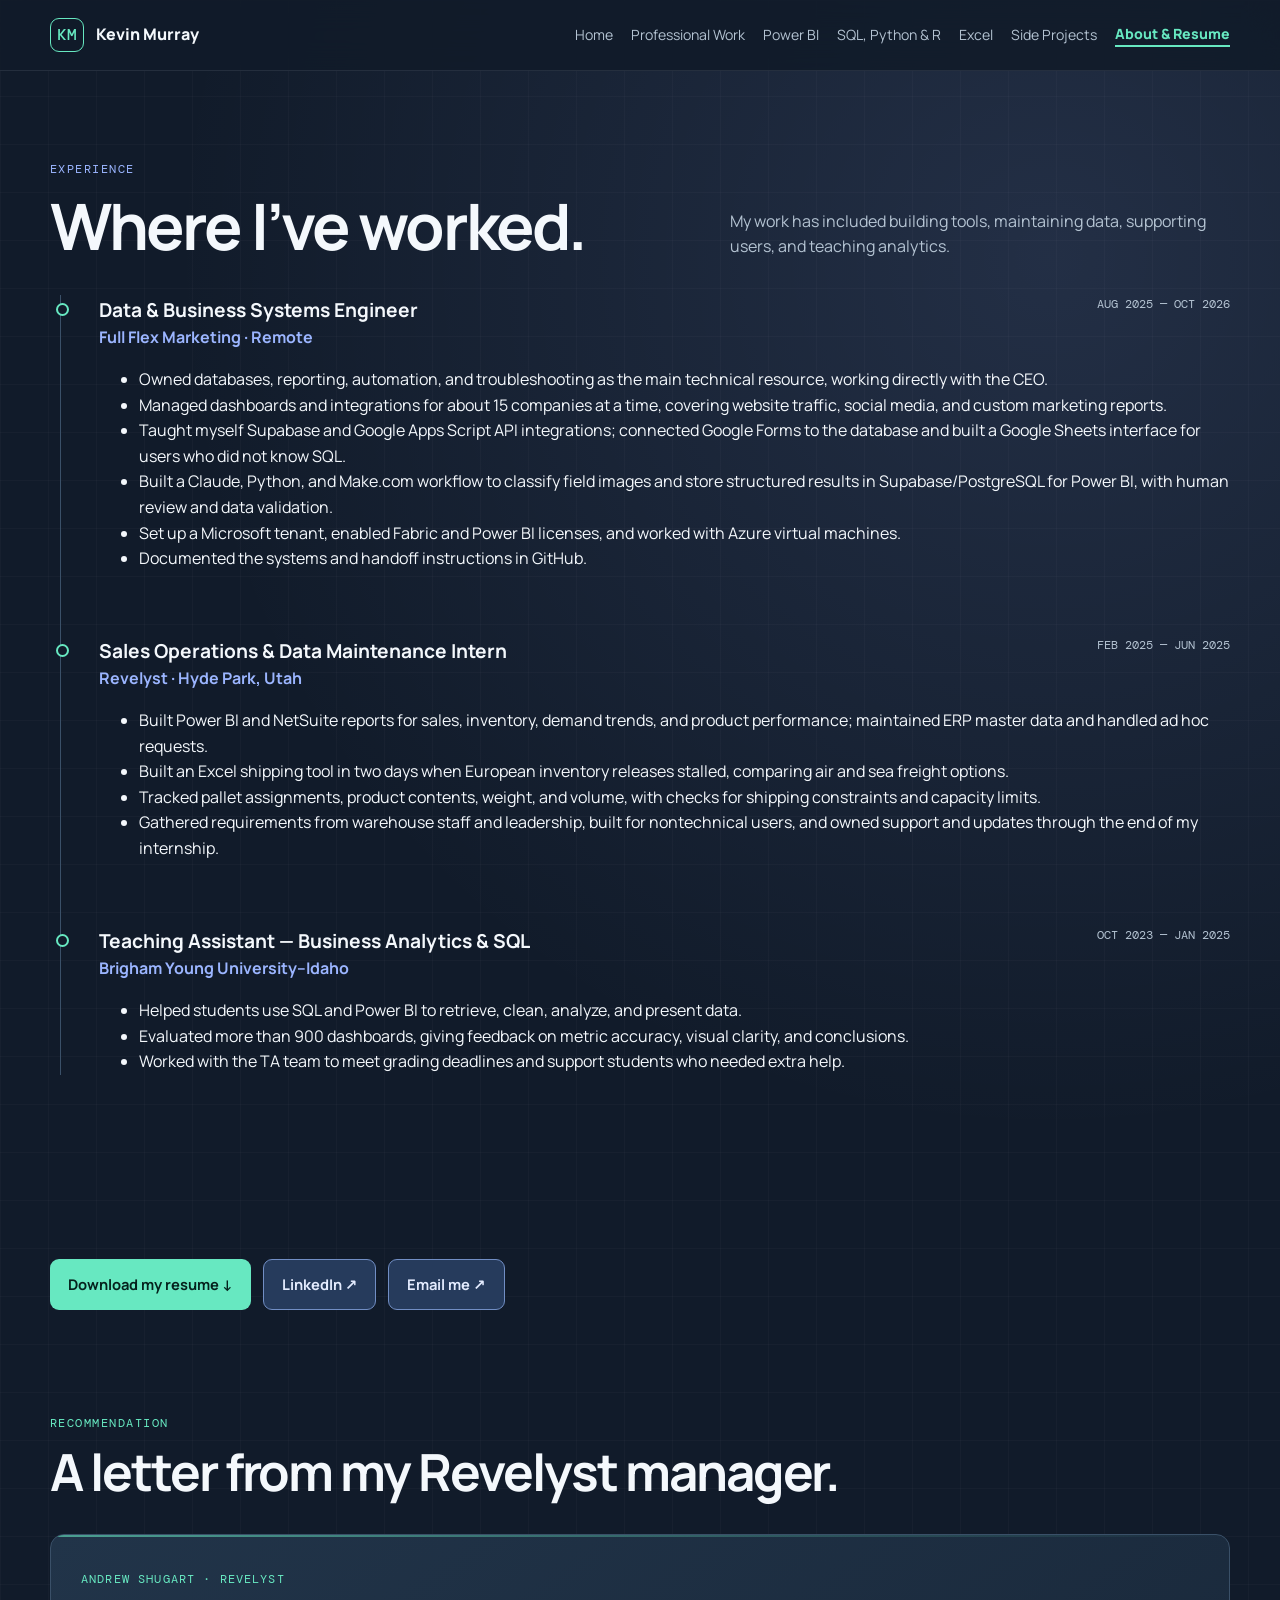
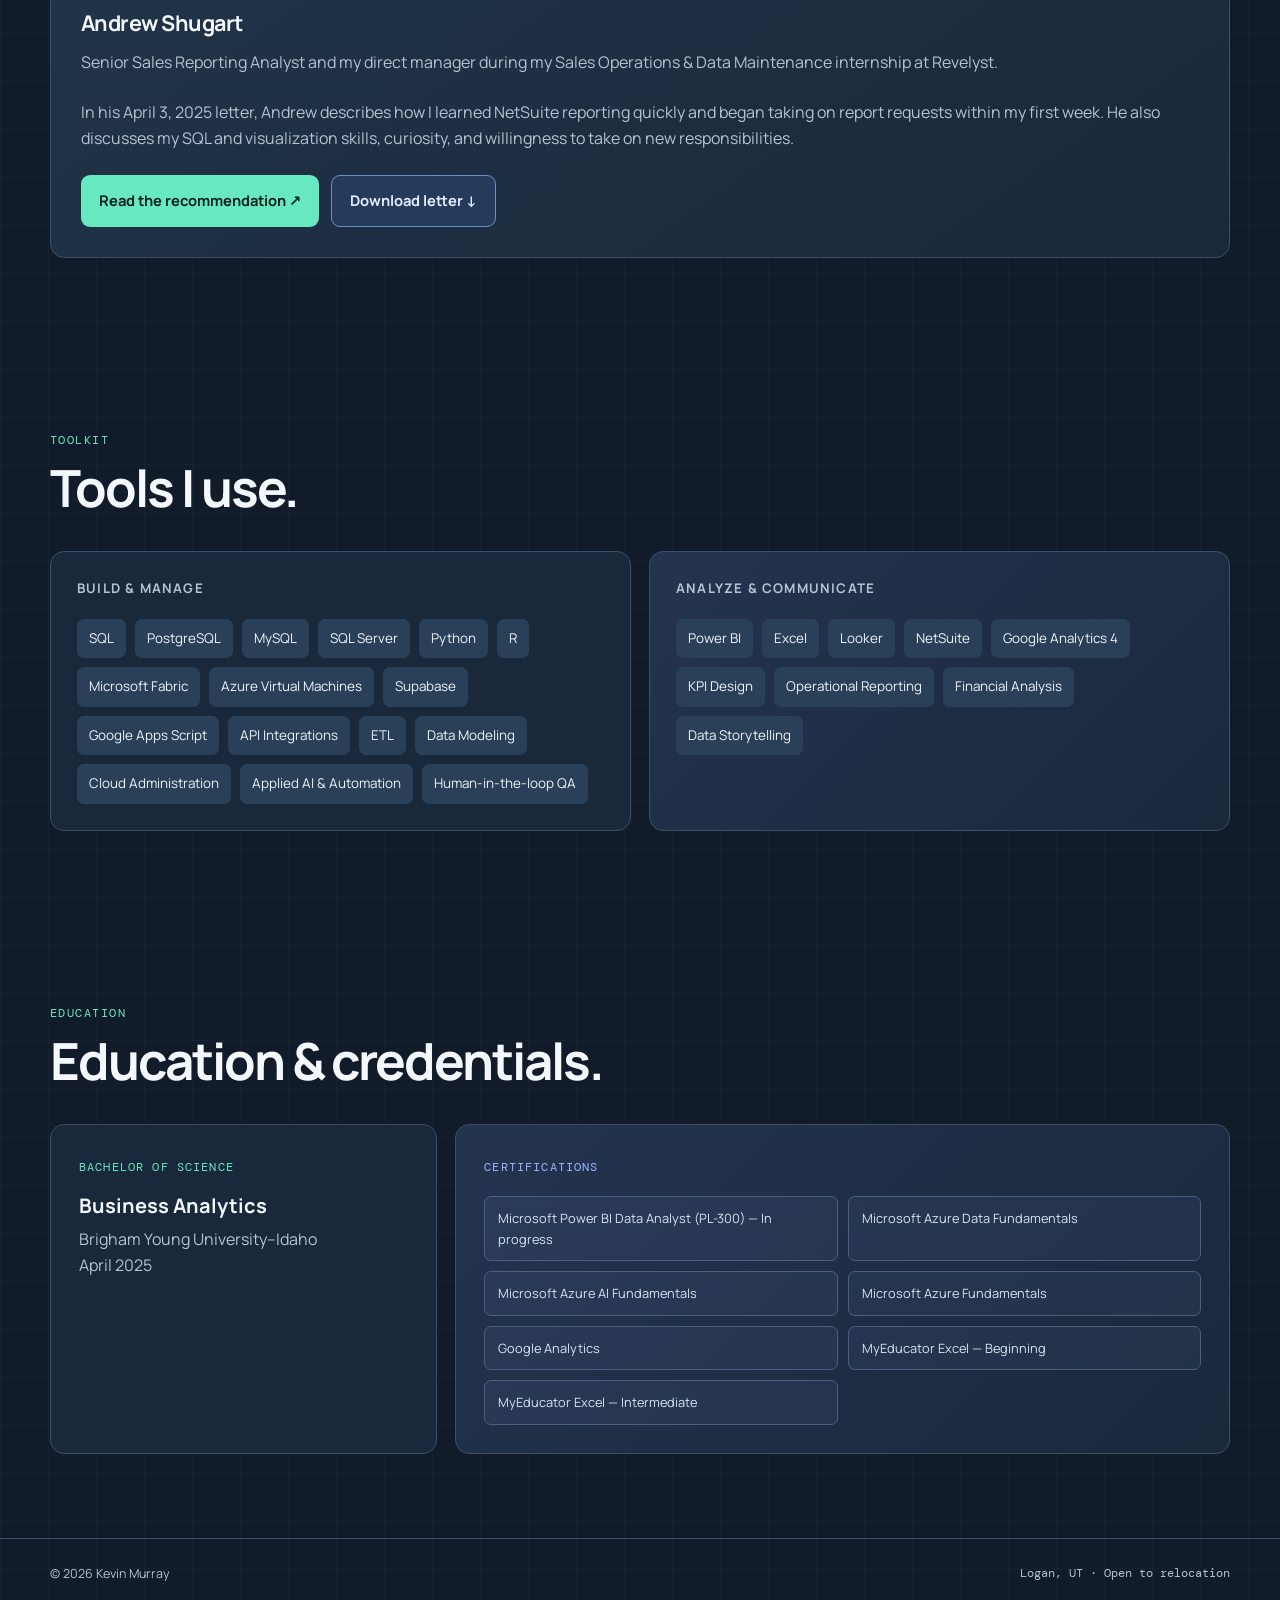
==== commit 27780f1f: "Format work experience as bullet points Updated experience section with detailed bullet points for r" ====
--- a/about.html
+++ b/about.html
@@ -14,7 +14,7 @@
 </head>
 <body>
 <a class="skip-link" href="#main">Skip to content</a><header class="topbar"><nav class="wrap" aria-label="Main navigation"><a class="brand" href="index.html"><span class="mark">KM</span><span>Kevin Murray</span></a><div class="navlinks"><a href="index.html">Home</a><a href="work.html">Professional Work</a><a href="power-bi.html">Power BI</a><a href="analysis.html">SQL, Python & R</a><a href="excel.html">Excel</a><a href="side-projects.html">Side Projects</a><a href="about.html" aria-current="page">About & Resume</a></div></nav></header><main id="main"><section id="experience" class="wrap"><div class="section-top"><div><span class="section-no mono">EXPERIENCE</span><h1 class="page-title">Where I’ve worked.</h1></div><p>My work has included building tools, maintaining data, supporting users, and teaching analytics.</p></div><div class="timeline">
-      <article class="role"><div class="role-meta"><div><h3>Data & Business Systems Engineer</h3><div class="company">Full Flex Marketing · Remote</div></div><span class="date">AUG 2025 — OCT 2026</span></div><p>I was the main technical resource at Full Flex. I handled the database, automation, reporting, and troubleshooting, and worked directly with the CEO to decide what needed to be built. My work included SQL pipelines, Power BI, Microsoft Fabric, and Azure virtual machines. I also used Claude, Python, and Make.com in a workflow that classified field images and sent structured results to Supabase/PostgreSQL, with human review of the AI output. I taught myself Supabase and Google Apps Script API integrations, connected Google Forms to the database, and built a Google Sheets interface for users who did not know SQL. I set up a Microsoft tenant and activated Fabric and Power BI licenses. I also managed dashboards and integrations for about 15 companies at a time, covering website traffic, social media, and custom marketing reports. I documented the work for handoff.</p></article>
-      <article class="role"><div class="role-meta"><div><h3>Sales Operations & Data Maintenance Intern</h3><div class="company">Revelyst · Hyde Park, Utah</div></div><span class="date">FEB 2025 — JUN 2025</span></div><p>I worked with Power BI, NetSuite, and product and inventory records. When inventory releases stalled, I built an Excel tool to compare shipping options. I gathered requirements, built and checked the workbook, and supported it through the end of my internship.</p></article>
-      <article class="role"><div class="role-meta"><div><h3>Teaching Assistant — Business Analytics & SQL</h3><div class="company">Brigham Young University–Idaho</div></div><span class="date">OCT 2023 — JAN 2025</span></div><p>I helped students with SQL and Power BI and evaluated more than 900 dashboards. My feedback focused on chart clarity, the choice of metrics, and whether the report explained its findings.</p></article>
-    </div></section><section class="wrap page-intro"><div class="actions"><a class="btn primary" href="kevin-murray-resume.docx" download>Download my resume ↓</a><a class="btn secondary" href="https://www.linkedin.com/in/kevinsmurray1" target="_blank" rel="noreferrer">LinkedIn ↗</a><a class="btn secondary" href="mailto:kevinmurray649@gmail.com">Email me ↗</a></div></section><section id="recommendation" class="wrap"><div class="section-top"><div><span class="section-no mono">RECOMMENDATION</span><h2>A letter from my Revelyst manager.</h2></div></div><article class="card"><span class="tag mono">ANDREW SHUGART · REVELYST</span><h3>Andrew Shugart</h3><p>Senior Sales Reporting Analyst and my direct manager during my Sales Operations &amp; Data Maintenance internship at Revelyst.</p><p>In his April 3, 2025 letter, Andrew describes how I learned NetSuite reporting quickly and began taking on report requests within my first week. He also discusses my SQL and visualization skills, curiosity, and willingness to take on new responsibilities.</p><div class="actions"><a class="btn primary" href="andrew-shugart-recommendation.pdf" target="_blank" rel="noreferrer">Read the recommendation ↗</a><a class="btn secondary" href="andrew-shugart-recommendation.pdf" download>Download letter ↓</a></div></article></section><section id="skills" class="wrap"><div class="section-top"><div><span class="section-no mono">TOOLKIT</span><h2>Tools I use.</h2></div></div><div class="skills-grid"><div class="skill-panel"><h3>Build & manage</h3><div class="skill-list"><span class="skill">SQL</span><span class="skill">PostgreSQL</span><span class="skill">MySQL</span><span class="skill">SQL Server</span><span class="skill">Python</span><span class="skill">R</span><span class="skill">Microsoft Fabric</span><span class="skill">Azure Virtual Machines</span><span class="skill">Supabase</span><span class="skill">Google Apps Script</span><span class="skill">API Integrations</span><span class="skill">ETL</span><span class="skill">Data Modeling</span><span class="skill">Cloud Administration</span><span class="skill">Applied AI & Automation</span><span class="skill">Human-in-the-loop QA</span></div></div><div class="skill-panel"><h3>Analyze & communicate</h3><div class="skill-list"><span class="skill">Power BI</span><span class="skill">Excel</span><span class="skill">Looker</span><span class="skill">NetSuite</span><span class="skill">Google Analytics 4</span><span class="skill">KPI Design</span><span class="skill">Operational Reporting</span><span class="skill">Financial Analysis</span><span class="skill">Data Storytelling</span></div></div></div></section><section class="wrap"><div class="section-top"><div><span class="section-no mono">EDUCATION</span><h2>Education & credentials.</h2></div></div><div class="education"><div class="edu-main"><span class="tag mono">Bachelor of Science</span><strong>Business Analytics</strong><p>Brigham Young University–Idaho<br>April 2025</p></div><div class="certs"><span class="tag mono">Certifications</span><div class="cert-list"><div class="cert">Microsoft Power BI Data Analyst (PL-300) — In progress</div><div class="cert">Microsoft Azure Data Fundamentals</div><div class="cert">Microsoft Azure AI Fundamentals</div><div class="cert">Microsoft Azure Fundamentals</div><div class="cert">Google Analytics</div><div class="cert">MyEducator Excel — Beginning</div><div class="cert">MyEducator Excel — Intermediate</div></div></div></div></section></main><footer class="footer"><div class="wrap"><span>© <span id="year"></span> Kevin Murray</span><span class="mono">Logan, UT · Open to relocation</span></div></footer><script src="portfolio.js"></script></body></html>+      <article class="role"><div class="role-meta"><div><h3>Data & Business Systems Engineer</h3><div class="company">Full Flex Marketing · Remote</div></div><span class="date">AUG 2025 — OCT 2026</span></div><ul class="experience-bullets"><li>Owned databases, reporting, automation, and troubleshooting as the main technical resource, working directly with the CEO.</li><li>Managed dashboards and integrations for about 15 companies at a time, covering website traffic, social media, and custom marketing reports.</li><li>Taught myself Supabase and Google Apps Script API integrations; connected Google Forms to the database and built a Google Sheets interface for users who did not know SQL.</li><li>Built a Claude, Python, and Make.com workflow to classify field images and store structured results in Supabase/PostgreSQL for Power BI, with human review and data validation.</li><li>Set up a Microsoft tenant, enabled Fabric and Power BI licenses, and worked with Azure virtual machines.</li><li>Documented the systems and handoff instructions in GitHub.</li></ul></article>
+      <article class="role"><div class="role-meta"><div><h3>Sales Operations & Data Maintenance Intern</h3><div class="company">Revelyst · Hyde Park, Utah</div></div><span class="date">FEB 2025 — JUN 2025</span></div><ul class="experience-bullets"><li>Built Power BI and NetSuite reports for sales, inventory, demand trends, and product performance; maintained ERP master data and handled ad hoc requests.</li><li>Built an Excel shipping tool in two days when European inventory releases stalled, comparing air and sea freight options.</li><li>Tracked pallet assignments, product contents, weight, and volume, with checks for shipping constraints and capacity limits.</li><li>Gathered requirements from warehouse staff and leadership, built for nontechnical users, and owned support and updates through the end of my internship.</li></ul></article>
+      <article class="role"><div class="role-meta"><div><h3>Teaching Assistant — Business Analytics & SQL</h3><div class="company">Brigham Young University–Idaho</div></div><span class="date">OCT 2023 — JAN 2025</span></div><ul class="experience-bullets"><li>Helped students use SQL and Power BI to retrieve, clean, analyze, and present data.</li><li>Evaluated more than 900 dashboards, giving feedback on metric accuracy, visual clarity, and conclusions.</li><li>Worked with the TA team to meet grading deadlines and support students who needed extra help.</li></ul></article>
+    </div></section><section class="wrap page-intro"><div class="actions"><a class="btn primary" href="kevin-murray-resume.docx" download>Download my resume ↓</a><a class="btn secondary" href="https://www.linkedin.com/in/kevinsmurray1" target="_blank" rel="noreferrer">LinkedIn ↗</a><a class="btn secondary" href="mailto:kevinmurray649@gmail.com">Email me ↗</a></div></section><section id="recommendation" class="wrap"><div class="section-top"><div><span class="section-no mono">RECOMMENDATION</span><h2>A letter from my Revelyst manager.</h2></div></div><article class="card"><span class="tag mono">ANDREW SHUGART · REVELYST</span><h3>Andrew Shugart</h3><p>Senior Sales Reporting Analyst and my direct manager during my Sales Operations &amp; Data Maintenance internship at Revelyst.</p><p>In his April 3, 2025 letter, Andrew describes how I learned NetSuite reporting quickly and began taking on report requests within my first week. He also discusses my SQL and visualization skills, curiosity, and willingness to take on new responsibilities.</p><div class="actions"><a class="btn primary" href="andrew-shugart-recommendation.pdf" target="_blank" rel="noreferrer">Read the recommendation ↗</a><a class="btn secondary" href="andrew-shugart-recommendation.pdf" download>Download letter ↓</a></div></article></section><section id="skills" class="wrap"><div class="section-top"><div><span class="section-no mono">TOOLKIT</span><h2>Tools I use.</h2></div></div><div class="skills-grid"><div class="skill-panel"><h3>Build & manage</h3><div class="skill-list"><span class="skill">SQL</span><span class="skill">PostgreSQL</span><span class="skill">MySQL</span><span class="skill">SQL Server</span><span class="skill">Python</span><span class="skill">R</span><span class="skill">Microsoft Fabric</span><span class="skill">Azure Virtual Machines</span><span class="skill">Supabase</span><span class="skill">Google Apps Script</span><span class="skill">API Integrations</span><span class="skill">ETL</span><span class="skill">Data Modeling</span><span class="skill">Cloud Administration</span><span class="skill">Applied AI & Automation</span><span class="skill">Human-in-the-loop QA</span></div></div><div class="skill-panel"><h3>Analyze & communicate</h3><div class="skill-list"><span class="skill">Power BI</span><span class="skill">Excel</span><span class="skill">Looker</span><span class="skill">NetSuite</span><span class="skill">Google Analytics 4</span><span class="skill">KPI Design</span><span class="skill">Operational Reporting</span><span class="skill">Financial Analysis</span><span class="skill">Data Storytelling</span></div></div></div></section><section class="wrap"><div class="section-top"><div><span class="section-no mono">EDUCATION</span><h2>Education & credentials.</h2></div></div><div class="education"><div class="edu-main"><span class="tag mono">Bachelor of Science</span><strong>Business Analytics</strong><p>Brigham Young University–Idaho<br>April 2025</p></div><div class="certs"><span class="tag mono">Certifications</span><div class="cert-list"><div class="cert">Microsoft Power BI Data Analyst (PL-300) — In progress</div><div class="cert">Microsoft Azure Data Fundamentals</div><div class="cert">Microsoft Azure AI Fundamentals</div><div class="cert">Microsoft Azure Fundamentals</div><div class="cert">Google Analytics</div><div class="cert">MyEducator Excel — Beginning</div><div class="cert">MyEducator Excel — Intermediate</div></div></div></div></section></main><footer class="footer"><div class="wrap"><span>© <span id="year"></span> Kevin Murray</span><span class="mono">Logan, UT · Open to relocation</span></div></footer><script src="portfolio.js"></script></body></html>
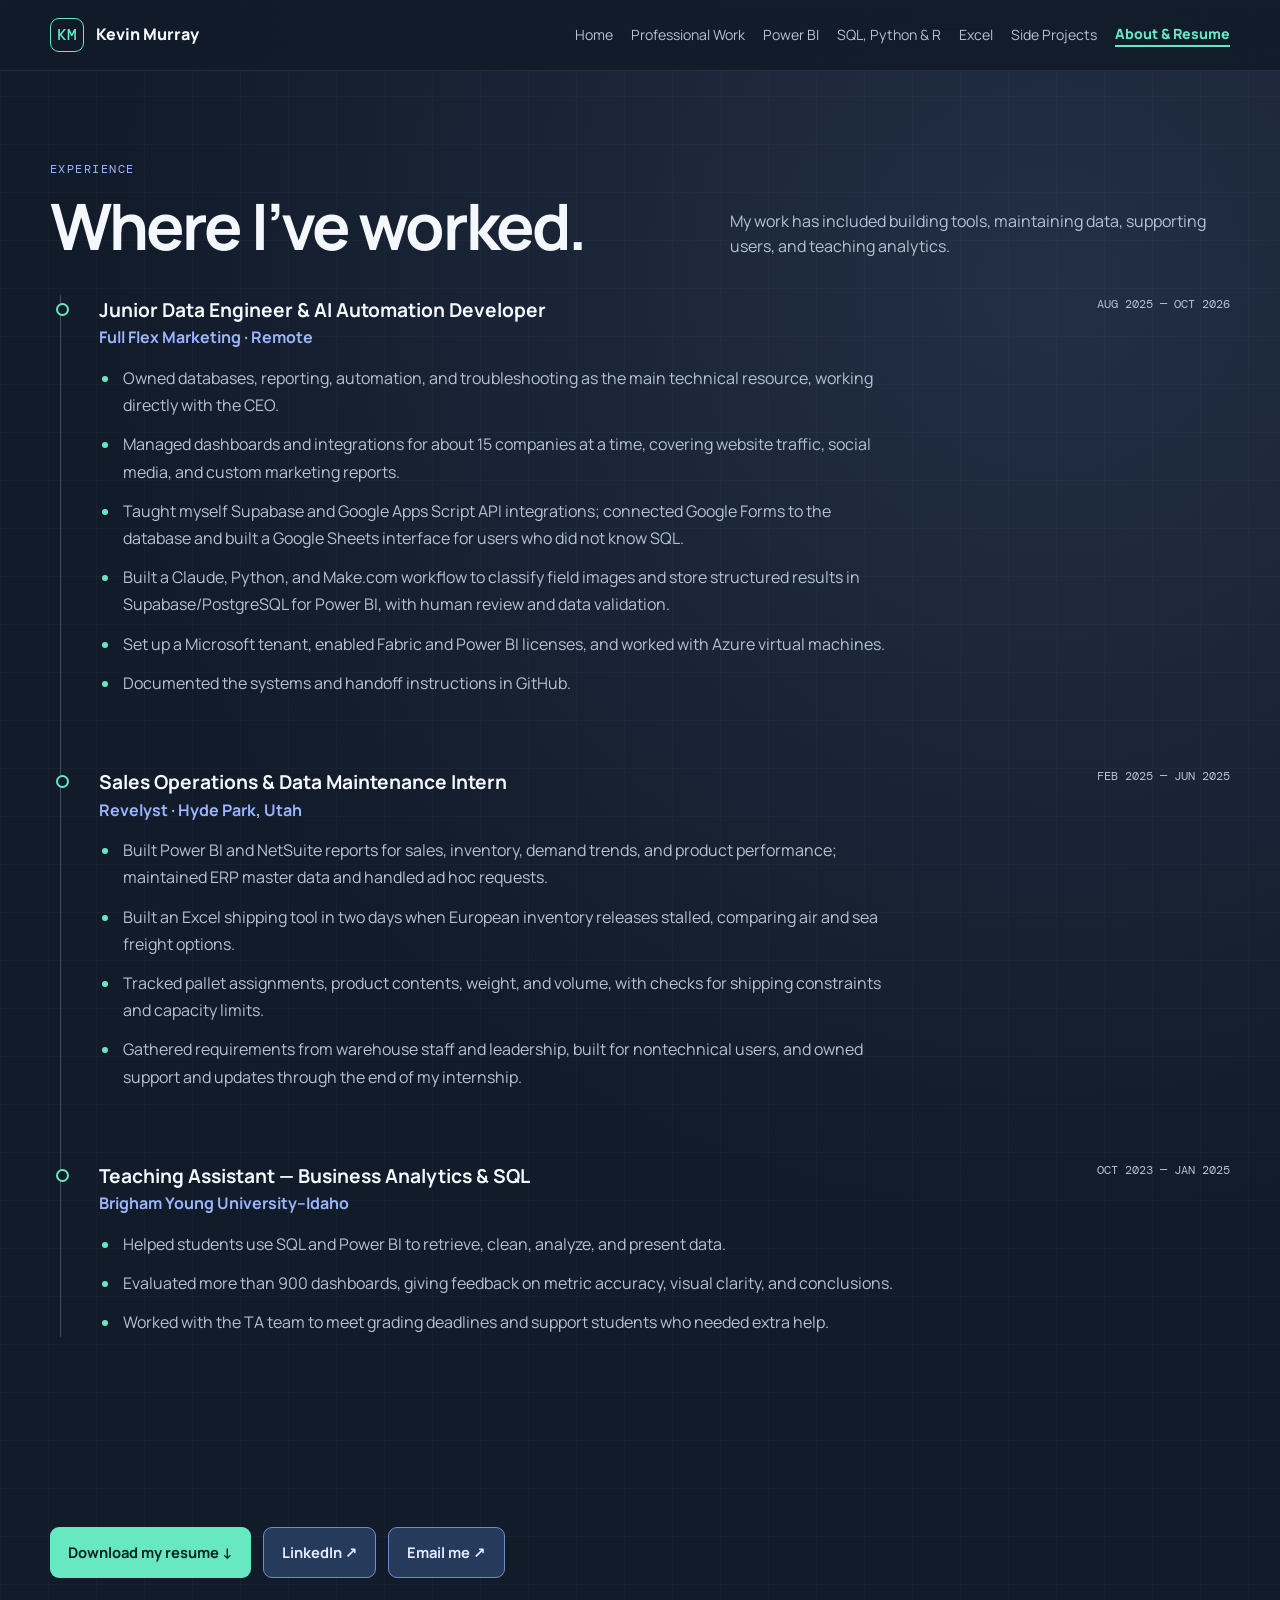
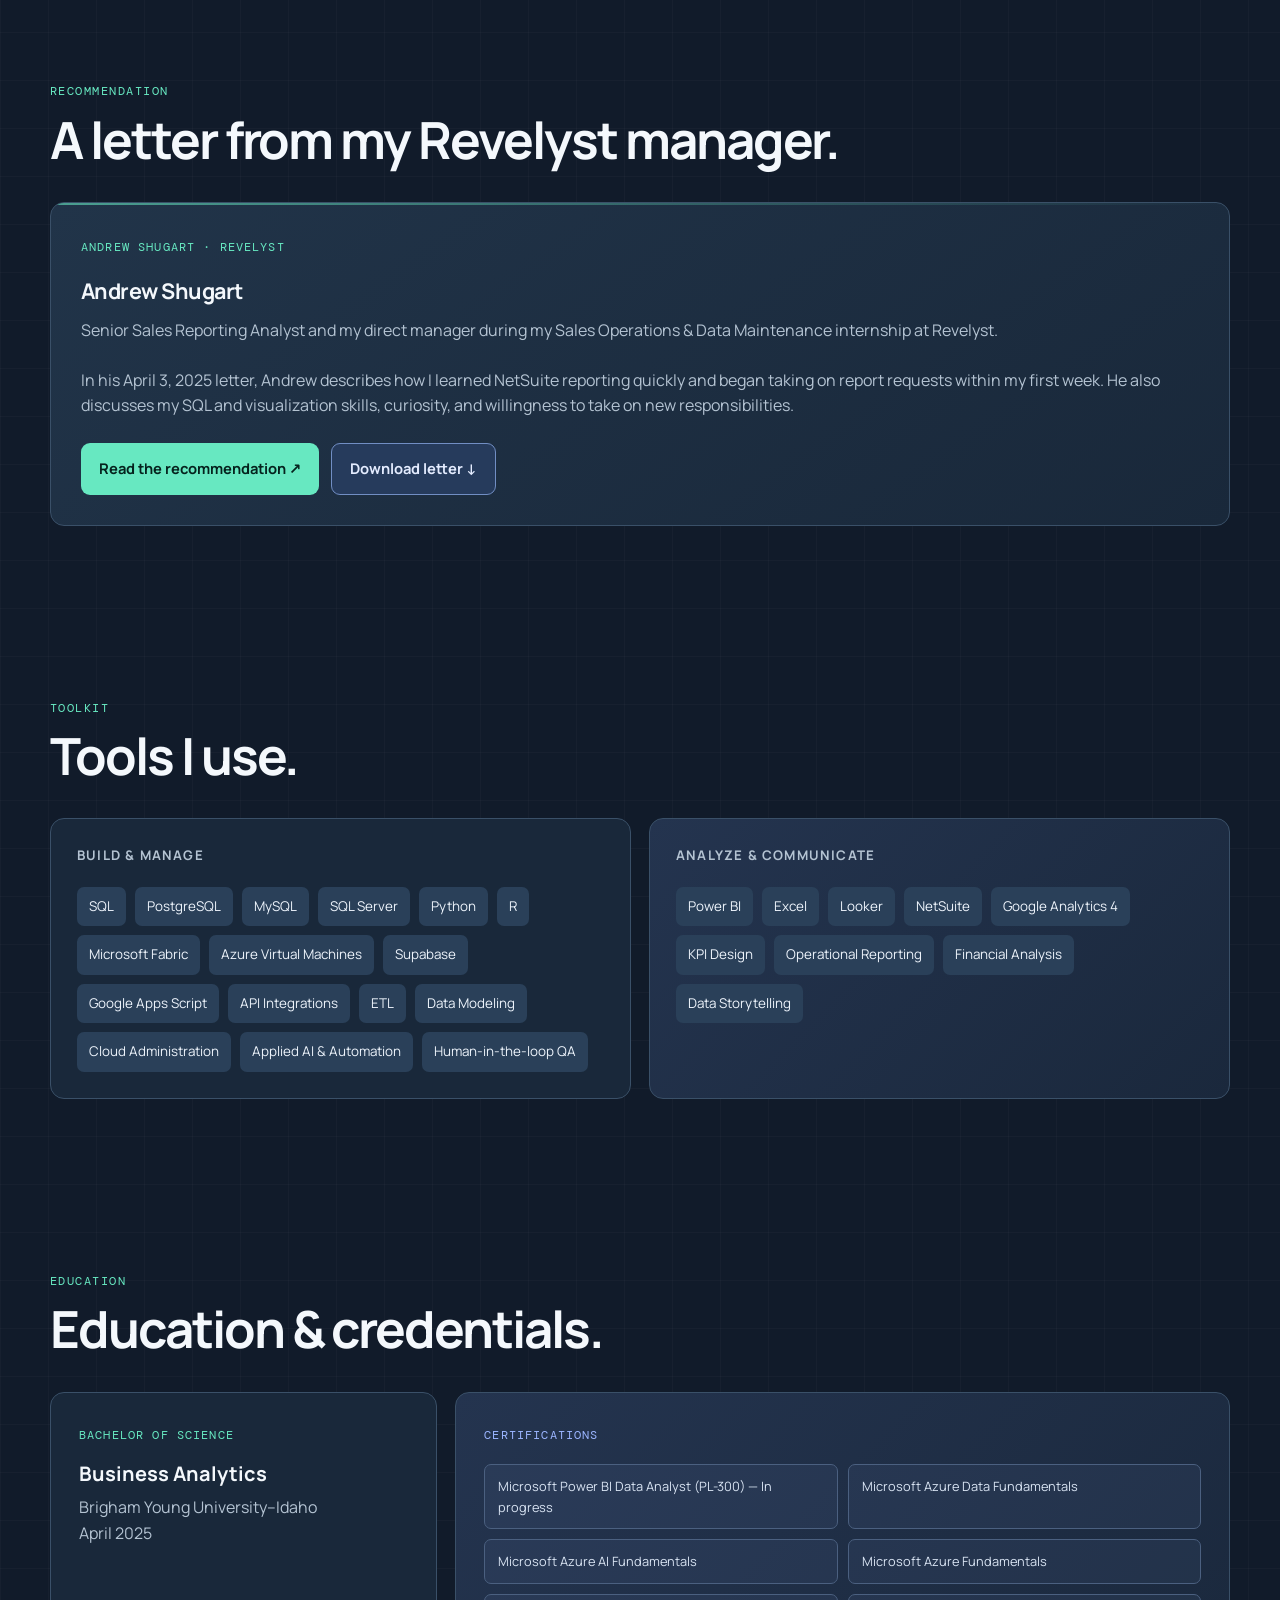
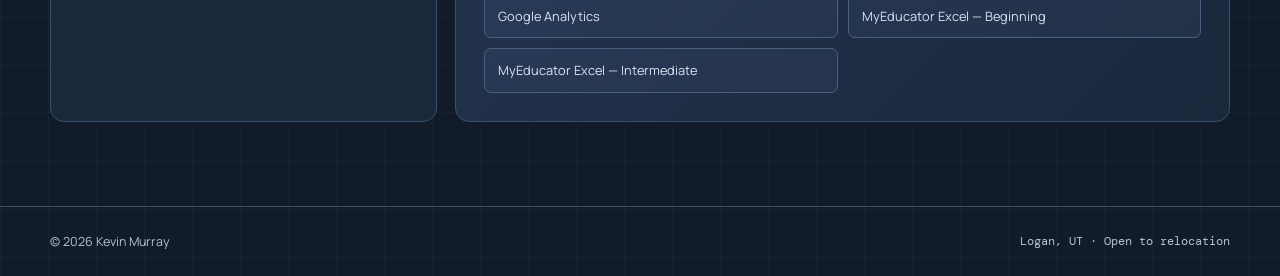
==== commit 111d9fa9: "Correct Full Flex title to Junior Data Engineer & AI Automation Developer" ====
--- a/about.html
+++ b/about.html
@@ -3,7 +3,7 @@
 <head>
   <meta charset="utf-8">
   <meta name="viewport" content="width=device-width, initial-scale=1">
-  <meta name="description" content="Kevin Murray — Data & Business Systems Engineer specializing in analytics, BI, automation, and reliable data systems.">
+  <meta name="description" content="Kevin Murray — Junior Data Engineer & AI Automation Developer specializing in analytics, BI, automation, and reliable data systems.">
   <meta name="theme-color" content="#111b2a">
   <title>About & Resume | Kevin Murray</title>
   <link rel="preconnect" href="https://fonts.googleapis.com">
@@ -14,7 +14,7 @@
 </head>
 <body>
 <a class="skip-link" href="#main">Skip to content</a><header class="topbar"><nav class="wrap" aria-label="Main navigation"><a class="brand" href="index.html"><span class="mark">KM</span><span>Kevin Murray</span></a><div class="navlinks"><a href="index.html">Home</a><a href="work.html">Professional Work</a><a href="power-bi.html">Power BI</a><a href="analysis.html">SQL, Python & R</a><a href="excel.html">Excel</a><a href="side-projects.html">Side Projects</a><a href="about.html" aria-current="page">About & Resume</a></div></nav></header><main id="main"><section id="experience" class="wrap"><div class="section-top"><div><span class="section-no mono">EXPERIENCE</span><h1 class="page-title">Where I’ve worked.</h1></div><p>My work has included building tools, maintaining data, supporting users, and teaching analytics.</p></div><div class="timeline">
-      <article class="role"><div class="role-meta"><div><h3>Data & Business Systems Engineer</h3><div class="company">Full Flex Marketing · Remote</div></div><span class="date">AUG 2025 — OCT 2026</span></div><ul class="experience-bullets"><li>Owned databases, reporting, automation, and troubleshooting as the main technical resource, working directly with the CEO.</li><li>Managed dashboards and integrations for about 15 companies at a time, covering website traffic, social media, and custom marketing reports.</li><li>Taught myself Supabase and Google Apps Script API integrations; connected Google Forms to the database and built a Google Sheets interface for users who did not know SQL.</li><li>Built a Claude, Python, and Make.com workflow to classify field images and store structured results in Supabase/PostgreSQL for Power BI, with human review and data validation.</li><li>Set up a Microsoft tenant, enabled Fabric and Power BI licenses, and worked with Azure virtual machines.</li><li>Documented the systems and handoff instructions in GitHub.</li></ul></article>
+      <article class="role"><div class="role-meta"><div><h3>Junior Data Engineer & AI Automation Developer</h3><div class="company">Full Flex Marketing · Remote</div></div><span class="date">AUG 2025 — OCT 2026</span></div><ul class="experience-bullets"><li>Owned databases, reporting, automation, and troubleshooting as the main technical resource, working directly with the CEO.</li><li>Managed dashboards and integrations for about 15 companies at a time, covering website traffic, social media, and custom marketing reports.</li><li>Taught myself Supabase and Google Apps Script API integrations; connected Google Forms to the database and built a Google Sheets interface for users who did not know SQL.</li><li>Built a Claude, Python, and Make.com workflow to classify field images and store structured results in Supabase/PostgreSQL for Power BI, with human review and data validation.</li><li>Set up a Microsoft tenant, enabled Fabric and Power BI licenses, and worked with Azure virtual machines.</li><li>Documented the systems and handoff instructions in GitHub.</li></ul></article>
       <article class="role"><div class="role-meta"><div><h3>Sales Operations & Data Maintenance Intern</h3><div class="company">Revelyst · Hyde Park, Utah</div></div><span class="date">FEB 2025 — JUN 2025</span></div><ul class="experience-bullets"><li>Built Power BI and NetSuite reports for sales, inventory, demand trends, and product performance; maintained ERP master data and handled ad hoc requests.</li><li>Built an Excel shipping tool in two days when European inventory releases stalled, comparing air and sea freight options.</li><li>Tracked pallet assignments, product contents, weight, and volume, with checks for shipping constraints and capacity limits.</li><li>Gathered requirements from warehouse staff and leadership, built for nontechnical users, and owned support and updates through the end of my internship.</li></ul></article>
       <article class="role"><div class="role-meta"><div><h3>Teaching Assistant — Business Analytics & SQL</h3><div class="company">Brigham Young University–Idaho</div></div><span class="date">OCT 2023 — JAN 2025</span></div><ul class="experience-bullets"><li>Helped students use SQL and Power BI to retrieve, clean, analyze, and present data.</li><li>Evaluated more than 900 dashboards, giving feedback on metric accuracy, visual clarity, and conclusions.</li><li>Worked with the TA team to meet grading deadlines and support students who needed extra help.</li></ul></article>
     </div></section><section class="wrap page-intro"><div class="actions"><a class="btn primary" href="kevin-murray-resume.docx" download>Download my resume ↓</a><a class="btn secondary" href="https://www.linkedin.com/in/kevinsmurray1" target="_blank" rel="noreferrer">LinkedIn ↗</a><a class="btn secondary" href="mailto:kevinmurray649@gmail.com">Email me ↗</a></div></section><section id="recommendation" class="wrap"><div class="section-top"><div><span class="section-no mono">RECOMMENDATION</span><h2>A letter from my Revelyst manager.</h2></div></div><article class="card"><span class="tag mono">ANDREW SHUGART · REVELYST</span><h3>Andrew Shugart</h3><p>Senior Sales Reporting Analyst and my direct manager during my Sales Operations &amp; Data Maintenance internship at Revelyst.</p><p>In his April 3, 2025 letter, Andrew describes how I learned NetSuite reporting quickly and began taking on report requests within my first week. He also discusses my SQL and visualization skills, curiosity, and willingness to take on new responsibilities.</p><div class="actions"><a class="btn primary" href="andrew-shugart-recommendation.pdf" target="_blank" rel="noreferrer">Read the recommendation ↗</a><a class="btn secondary" href="andrew-shugart-recommendation.pdf" download>Download letter ↓</a></div></article></section><section id="skills" class="wrap"><div class="section-top"><div><span class="section-no mono">TOOLKIT</span><h2>Tools I use.</h2></div></div><div class="skills-grid"><div class="skill-panel"><h3>Build & manage</h3><div class="skill-list"><span class="skill">SQL</span><span class="skill">PostgreSQL</span><span class="skill">MySQL</span><span class="skill">SQL Server</span><span class="skill">Python</span><span class="skill">R</span><span class="skill">Microsoft Fabric</span><span class="skill">Azure Virtual Machines</span><span class="skill">Supabase</span><span class="skill">Google Apps Script</span><span class="skill">API Integrations</span><span class="skill">ETL</span><span class="skill">Data Modeling</span><span class="skill">Cloud Administration</span><span class="skill">Applied AI & Automation</span><span class="skill">Human-in-the-loop QA</span></div></div><div class="skill-panel"><h3>Analyze & communicate</h3><div class="skill-list"><span class="skill">Power BI</span><span class="skill">Excel</span><span class="skill">Looker</span><span class="skill">NetSuite</span><span class="skill">Google Analytics 4</span><span class="skill">KPI Design</span><span class="skill">Operational Reporting</span><span class="skill">Financial Analysis</span><span class="skill">Data Storytelling</span></div></div></div></section><section class="wrap"><div class="section-top"><div><span class="section-no mono">EDUCATION</span><h2>Education & credentials.</h2></div></div><div class="education"><div class="edu-main"><span class="tag mono">Bachelor of Science</span><strong>Business Analytics</strong><p>Brigham Young University–Idaho<br>April 2025</p></div><div class="certs"><span class="tag mono">Certifications</span><div class="cert-list"><div class="cert">Microsoft Power BI Data Analyst (PL-300) — In progress</div><div class="cert">Microsoft Azure Data Fundamentals</div><div class="cert">Microsoft Azure AI Fundamentals</div><div class="cert">Microsoft Azure Fundamentals</div><div class="cert">Google Analytics</div><div class="cert">MyEducator Excel — Beginning</div><div class="cert">MyEducator Excel — Intermediate</div></div></div></div></section></main><footer class="footer"><div class="wrap"><span>© <span id="year"></span> Kevin Murray</span><span class="mono">Logan, UT · Open to relocation</span></div></footer><script src="portfolio.js"></script></body></html>
--- a/portfolio.css
+++ b/portfolio.css
@@ -53,3 +53,7 @@
 @media(max-width:1000px){.navlinks{gap:12px}.navlinks a{font-size:.8rem}}
 @media(max-width:850px){nav{height:auto;padding:16px 0;flex-wrap:wrap;gap:14px}.navlinks{width:100%;flex-wrap:wrap;gap:10px 18px}.navlinks a:not(.contact){display:inline-block}.navlinks a{font-size:.82rem}.hero{padding-top:40px;gap:30px}.portrait-card{justify-self:start;max-width:280px}.featured-grid{grid-template-columns:1fr}section{padding:50px 0}.page-title{font-size:2.5rem}}
 @media(prefers-reduced-motion:reduce){html{scroll-behavior:auto}.btn:hover{transform:none}.gallery img{transition:none}}
+
+/* Readable work-experience bullets. */
+.experience-bullets{padding-left:1.3rem;margin:14px 0 22px;color:var(--muted);max-width:900px;line-height:1.7}.experience-bullets li{padding-left:.2rem;margin:0 0 12px}.experience-bullets li::marker{color:var(--mint)}.role .experience-bullets{max-width:800px}.supporting-copy .experience-bullets li{font-size:.9rem;margin-bottom:12px}
+
